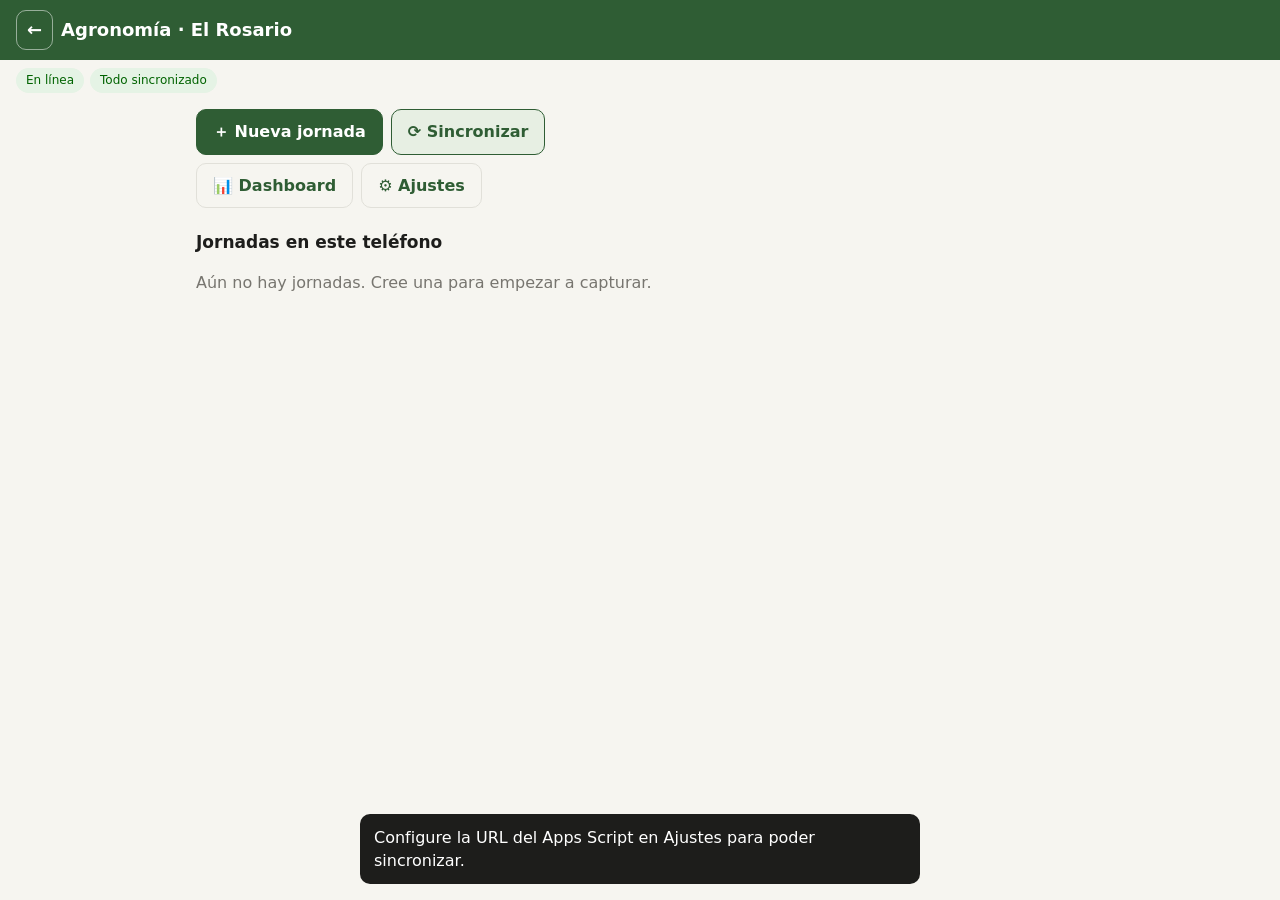
==== app/index.html @ 5044afbf "App offline de captura de suelos y aforos con sincronización a Google Sheets - PWA instalable: jorna" ====
<!doctype html>
<html lang="es">
<head>
  <meta charset="utf-8">
  <meta name="viewport" content="width=device-width, initial-scale=1, viewport-fit=cover">
  <meta name="theme-color" content="#2f5d34">
  <title>Agronomía El Rosario</title>
  <link rel="manifest" href="manifest.webmanifest">
  <link rel="icon" href="icon.svg" type="image/svg+xml">
  <link rel="apple-touch-icon" href="icon.svg">
  <link rel="stylesheet" href="styles.css">
</head>
<body>
  <header class="top">
    <button id="back" class="btn ghost small" hidden aria-label="Volver">←</button>
    <h1 id="title">Agronomía · El Rosario</h1>
  </header>
  <div class="status"><span id="net" class="pill"></span><span id="pend" class="pill"></span></div>
  <main id="view"></main>
  <div id="toast" class="toast" role="status" aria-live="polite"></div>
  <script src="common.js"></script>
  <script src="app.js"></script>
</body>
</html>
---- app/styles.css ----
:root {
  --bg: #f6f5f0; --card: #fcfcfb; --ink: #1d1d1b; --ink2: #52514e; --muted: #77756f;
  --line: #e1e0d9; --brand: #2f5d34; --brand-2: #e7efe3; --warn: #b26b00; --warn-bg: #fff3dc;
  --ok: #006300; --ok-bg: #e5f3e5; --danger: #b42828; --radius: 12px;
  color-scheme: light;
}
@media (prefers-color-scheme: dark) {
  :root:not([data-theme="light"]) {
    --bg: #0d0d0d; --card: #1a1a19; --ink: #f0efec; --ink2: #c3c2b7; --muted: #98968f;
    --line: #2c2c2a; --brand: #7fbf73; --brand-2: #22301f; --warn: #f2b84b; --warn-bg: #33270f;
    --ok: #0ca30c; --ok-bg: #132813; --danger: #f07a7a; color-scheme: dark;
  }
}
:root[data-theme="dark"] {
  --bg: #0d0d0d; --card: #1a1a19; --ink: #f0efec; --ink2: #c3c2b7; --muted: #98968f;
  --line: #2c2c2a; --brand: #7fbf73; --brand-2: #22301f; --warn: #f2b84b; --warn-bg: #33270f;
  --ok: #0ca30c; --ok-bg: #132813; --danger: #f07a7a; color-scheme: dark;
}
* { box-sizing: border-box; }
html { -webkit-text-size-adjust: 100%; }
body { margin: 0; background: var(--bg); color: var(--ink); font: 16px/1.45 system-ui, -apple-system, "Segoe UI", Roboto, sans-serif; }
.top { position: sticky; top: 0; z-index: 10; display: flex; align-items: center; gap: 8px; padding: 10px 16px;
  padding-top: max(10px, env(safe-area-inset-top)); background: var(--brand); color: #fff; }
@media (prefers-color-scheme: dark) { :root:not([data-theme="light"]) .top { background: #1f3a22; } }
.top h1 { font-size: 18px; margin: 0; font-weight: 600; }
.top .btn, .top .btn.ghost { color: #fff; border-color: rgba(255,255,255,.5); font-size: 18px; }
.status { display: flex; gap: 6px; padding: 8px 16px 0; flex-wrap: wrap; }
main { padding: 8px 16px 96px; max-width: 920px; margin: 0 auto; }
h2 { font-size: 17px; margin: 22px 0 8px; }
h3 { font-size: 16px; margin: 0; display: inline; }
.card { background: var(--card); border: 1px solid var(--line); border-radius: var(--radius); padding: 14px; margin: 10px 0; }
.card.inner { background: var(--bg); margin: 8px 0; }
.card.link { display: block; color: inherit; text-decoration: none; }
.card.link:active { background: var(--brand-2); }
details > summary { cursor: pointer; list-style: none; padding: 2px 0; }
details > summary::-webkit-details-marker { display: none; }
details > summary::before { content: '▸ '; color: var(--muted); }
details[open] > summary::before { content: '▾ '; }
details[open] > summary { margin-bottom: 8px; }
.row { display: flex; align-items: center; flex-wrap: wrap; }
.gap { gap: 8px; margin: 8px 0; }
.between { justify-content: space-between; gap: 8px; }
.grid2, .grid3 { display: grid; gap: 4px 12px; grid-template-columns: 1fr; }
@media (min-width: 360px) { .grid2 { grid-template-columns: 1fr 1fr; } }
@media (min-width: 520px) { .grid2 { grid-template-columns: 1fr 1fr; } .grid3 { grid-template-columns: repeat(3, 1fr); } }
@media (max-width: 519px) { .grid3 { grid-template-columns: 1fr 1fr; } }
.fld { display: block; margin: 6px 0; min-width: 0; }
.fld > span { display: block; font-size: 13px; color: var(--ink2); margin-bottom: 3px; }
input, select, textarea { width: 100%; font: inherit; color: var(--ink); background: var(--card); border: 1px solid var(--line);
  border-radius: 8px; padding: 10px; min-height: 44px; }
input:focus, select:focus, textarea:focus { outline: 2px solid var(--brand); outline-offset: 0; border-color: transparent; }
.btn { display: inline-flex; align-items: center; justify-content: center; gap: 6px; min-height: 44px; padding: 10px 16px;
  border-radius: 10px; border: 1px solid var(--brand); background: var(--brand); color: #fff; font: inherit; font-weight: 600;
  text-decoration: none; cursor: pointer; }
@media (prefers-color-scheme: dark) { :root:not([data-theme="light"]) .btn:not(.sec):not(.ghost) { color: #0d0d0d; } }
.btn.sec { background: var(--brand-2); color: var(--brand); }
.btn.ghost { background: transparent; color: var(--brand); border-color: var(--line); }
.btn.danger { color: var(--danger); }
.btn.small { min-height: 38px; padding: 6px 10px; font-size: 14px; }
.btn:disabled { opacity: .55; }
.pill { display: inline-block; font-size: 12px; padding: 3px 9px; border-radius: 99px; border: 1px solid var(--line); color: var(--ink2); }
.pill.on, .pill.ok { background: var(--ok-bg); color: var(--ok); border-color: transparent; }
.pill.off, .pill.warn { background: var(--warn-bg); color: var(--warn); border-color: transparent; }
.muted { color: var(--muted); }
.small { font-size: 13px; }
.sticky { position: sticky; bottom: 0; background: linear-gradient(transparent, var(--bg) 30%); padding: 14px 0 max(10px, env(safe-area-inset-bottom)); margin: 0; }
.gps { margin-top: 8px; display: grid; gap: 6px; }
.foto { display: flex; flex-wrap: wrap; align-items: center; gap: 8px; margin: 6px 0; }
.foto-prev img { width: 84px; height: 84px; object-fit: cover; border-radius: 8px; border: 1px solid var(--line); display: block; }
.muestra { display: grid; grid-template-columns: 36px 1fr auto auto auto; gap: 6px; align-items: center; margin: 6px 0; }
.muestra .n { color: var(--muted); font-variant-numeric: tabular-nums; }
.muestra .coord { min-width: 3.5em; }
.kpis { display: grid; grid-template-columns: 1fr 1fr; gap: 10px; }
.kpis div { background: var(--bg); border-radius: 10px; padding: 10px; }
.kpis span { display: block; font-size: 12px; color: var(--ink2); }
.kpis b { font-size: 20px; }
.result { border-color: var(--brand); }
.toast { position: fixed; left: 16px; right: 16px; bottom: calc(16px + env(safe-area-inset-bottom)); max-width: 560px; margin: 0 auto;
  background: #1d1d1b; color: #fff; padding: 12px 14px; border-radius: 10px; opacity: 0; transform: translateY(20px);
  transition: .2s; pointer-events: none; z-index: 50; }
.toast.show { opacity: 1; transform: none; }
.toast.err { background: #8f1f1f; }
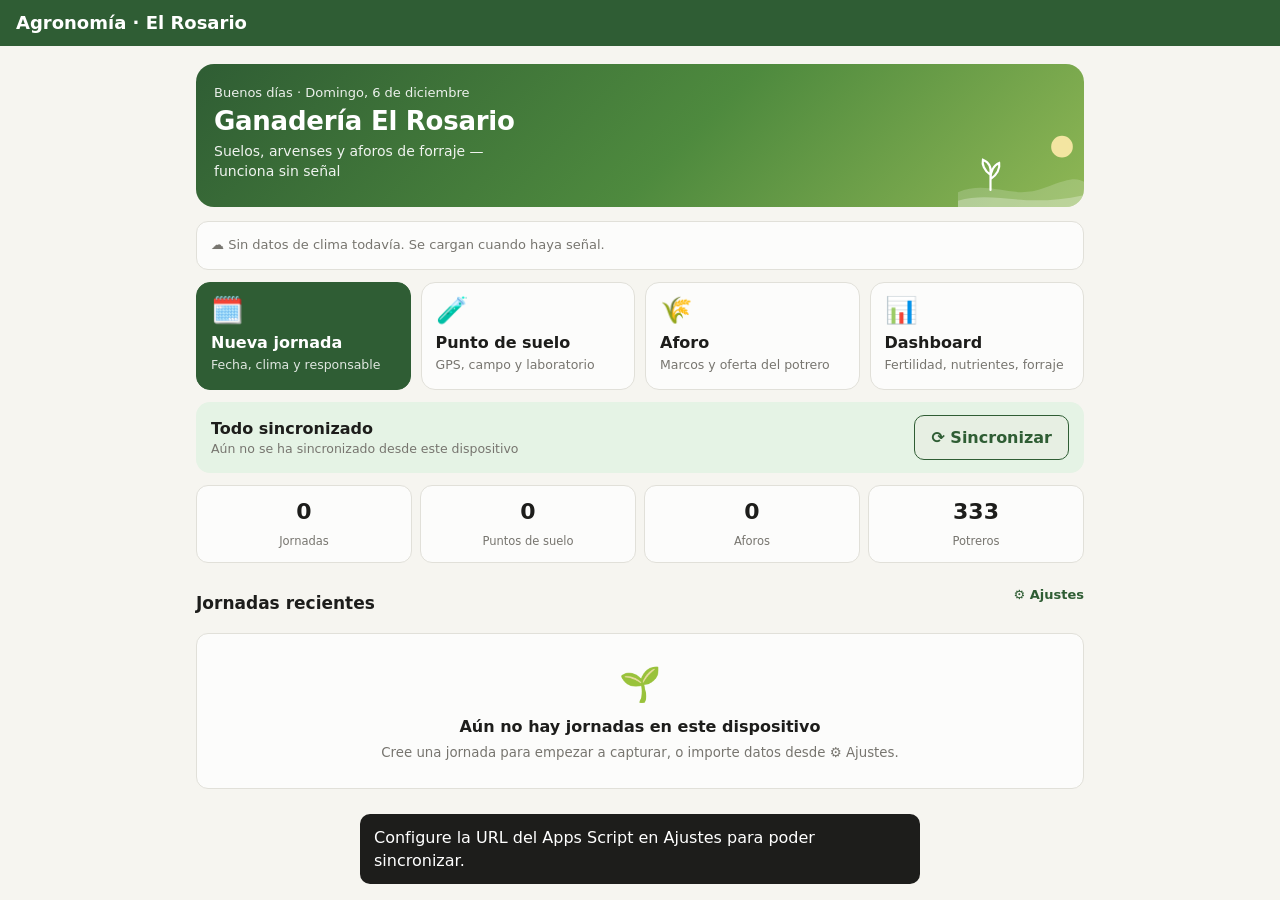
==== commit 94552e55: "Clima con Open-Meteo: tarjeta en inicio y llenado de clima/lluvia 24 h en la jornada Co-Authored-By:" ====
--- a/app/index.html
+++ b/app/index.html
@@ -19,6 +19,8 @@
   <main id="view"></main>
   <div id="toast" class="toast" role="status" aria-live="polite"></div>
   <script src="common.js"></script>
+  <script src="potreros.js"></script>
+  <script src="clima.js"></script>
   <script src="app.js"></script>
 </body>
 </html>
--- a/app/styles.css
+++ b/app/styles.css
@@ -17,6 +17,7 @@
   --ok: #0ca30c; --ok-bg: #132813; --danger: #f07a7a; color-scheme: dark;
 }
 * { box-sizing: border-box; }
+[hidden] { display: none !important; }
 html { -webkit-text-size-adjust: 100%; }
 body { margin: 0; background: var(--bg); color: var(--ink); font: 16px/1.45 system-ui, -apple-system, "Segoe UI", Roboto, sans-serif; }
 .top { position: sticky; top: 0; z-index: 10; display: flex; align-items: center; gap: 8px; padding: 10px 16px;
@@ -67,9 +68,11 @@
 .gps { margin-top: 8px; display: grid; gap: 6px; }
 .foto { display: flex; flex-wrap: wrap; align-items: center; gap: 8px; margin: 6px 0; }
 .foto-prev img { width: 84px; height: 84px; object-fit: cover; border-radius: 8px; border: 1px solid var(--line); display: block; }
-.muestra { display: grid; grid-template-columns: 36px 1fr auto auto auto; gap: 6px; align-items: center; margin: 6px 0; }
+.muestra { display: grid; grid-template-columns: 30px 1fr 1fr auto auto; gap: 6px; align-items: center; margin: 8px 0; padding-bottom: 8px; border-bottom: 1px solid var(--line); }
+.muestra .arvm { grid-column: 2 / 5; }
+.muestra .coord { grid-column: 5; }
+.mhead { display: grid; grid-template-columns: 30px 1fr 1fr auto auto; gap: 6px; margin: 4px 0 -4px; }
 .muestra .n { color: var(--muted); font-variant-numeric: tabular-nums; }
-.muestra .coord { min-width: 3.5em; }
 .kpis { display: grid; grid-template-columns: 1fr 1fr; gap: 10px; }
 .kpis div { background: var(--bg); border-radius: 10px; padding: 10px; }
 .kpis span { display: block; font-size: 12px; color: var(--ink2); }
@@ -80,3 +83,65 @@
   transition: .2s; pointer-events: none; z-index: 50; }
 .toast.show { opacity: 1; transform: none; }
 .toast.err { background: #8f1f1f; }
+.potinfo { margin-top: 4px; }
+
+/* ---------- Pantalla inicial ---------- */
+.hero { position: relative; overflow: hidden; margin: 10px 0 14px; padding: 20px 18px 26px; border-radius: 18px; color: #fff;
+  background: linear-gradient(135deg, #2f5d34 0%, #4e8a3e 55%, #8fb755 100%); }
+.hero-kicker { font-size: 13px; opacity: .9; }
+.hero-title { font-size: 26px; font-weight: 700; line-height: 1.15; margin: 4px 0; letter-spacing: -.01em; }
+.hero-sub { font-size: 14px; opacity: .92; max-width: 32ch; }
+.hero-txt { position: relative; z-index: 1; padding-right: 92px; }
+.hero-art { position: absolute; right: -4px; bottom: -4px; width: 130px; height: auto; pointer-events: none; }
+.acciones { display: grid; grid-template-columns: 1fr 1fr; gap: 10px; }
+@media (min-width: 720px) { .acciones { grid-template-columns: repeat(4, 1fr); } }
+.accion { display: flex; flex-direction: column; gap: 2px; padding: 14px; border-radius: 14px; text-decoration: none; color: var(--ink);
+  background: var(--card); border: 1px solid var(--line); min-height: 108px; transition: transform .08s; }
+.accion:active { transform: scale(.98); }
+.accion .ico { font-size: 26px; line-height: 1; margin-bottom: 6px; }
+.accion b { font-size: 16px; }
+.accion small { color: var(--muted); font-size: 12.5px; }
+.accion.primaria { background: var(--brand); border-color: var(--brand); color: #fff; }
+.accion.primaria small { color: rgba(255,255,255,.85); }
+@media (prefers-color-scheme: dark) { :root:not([data-theme="light"]) .accion.primaria { color: #0d0d0d; } :root:not([data-theme="light"]) .accion.primaria small { color: rgba(0,0,0,.7); } }
+.sync { display: flex; align-items: center; justify-content: space-between; gap: 12px; margin: 12px 0; padding: 12px 14px; border-radius: 14px; border: 1px solid var(--line); background: var(--card); }
+.sync small { display: block; color: var(--muted); font-size: 12.5px; }
+.sync.pendiente { background: var(--warn-bg); border-color: transparent; }
+.sync.aldia { background: var(--ok-bg); border-color: transparent; }
+.stats { display: grid; grid-template-columns: repeat(4, 1fr); gap: 8px; margin: 4px 0 6px; }
+.stats div { background: var(--card); border: 1px solid var(--line); border-radius: 12px; padding: 10px 6px; text-align: center; }
+.stats b { display: block; font-size: 22px; font-variant-numeric: tabular-nums; }
+.stats span { font-size: 11.5px; color: var(--muted); }
+.card.link.jcard { display: flex; gap: 12px; align-items: center; }
+.linkbtn { color: var(--brand); text-decoration: none; font-weight: 600; }
+.jinfo { flex: 1; min-width: 0; }
+.fchip { flex: 0 0 52px; text-align: center; border-radius: 10px; background: var(--brand-2); color: var(--brand); padding: 6px 0; line-height: 1.05; }
+.fchip b { display: block; font-size: 20px; }
+.fchip span { display: block; font-size: 12px; text-transform: uppercase; font-weight: 600; }
+.fchip small { display: block; font-size: 10px; opacity: .8; }
+.vacio { text-align: center; padding: 26px 16px; }
+.vacio .ico { display: block; font-size: 34px; margin-bottom: 6px; }
+.vacio small { display: block; color: var(--muted); margin-top: 4px; }
+.forraje { padding-bottom: 6px; }
+.forr-res { display: grid; grid-template-columns: 1fr 1fr; gap: 10px; margin-bottom: 6px; }
+.forr-res div { background: var(--bg); border-radius: 10px; padding: 10px; }
+.forr-res b { display: block; font-size: 20px; font-variant-numeric: tabular-nums; }
+.forr-res span { font-size: 12px; color: var(--muted); }
+.forr-fila { padding: 10px 0; border-top: 1px solid var(--line); }
+.barra { position: relative; height: 10px; border-radius: 99px; background: var(--brand-2); margin: 6px 0; }
+.barra i { position: absolute; left: 0; top: 0; bottom: 0; border-radius: 99px; background: #2a78d6; }
+.barra i.ok { background: #0ca30c; }
+.barra u { position: absolute; top: -3px; bottom: -3px; width: 2px; background: var(--ink2); }
+/* ---------- Clima ---------- */
+.clima { margin: 0 0 12px; }
+.clima-ahora { display: grid; grid-template-columns: auto 1fr auto; gap: 12px; align-items: center; }
+.clima-ico { font-size: 40px; line-height: 1; }
+.clima-temp { font-size: 28px; font-variant-numeric: tabular-nums; }
+.clima-datos { color: var(--ink2); line-height: 1.6; text-align: right; }
+.clima-dias { display: grid; grid-template-columns: repeat(4, 1fr); gap: 6px; margin-top: 12px; }
+.clima-dias div { background: var(--bg); border-radius: 10px; padding: 8px 4px; text-align: center; display: flex; flex-direction: column; gap: 2px; }
+.clima-dias span { font-size: 12px; color: var(--ink2); text-transform: capitalize; }
+.clima-dias i { font-style: normal; font-size: 20px; }
+.clima-dias b { font-size: 13px; font-variant-numeric: tabular-nums; }
+.clima-dias small { font-size: 11px; color: var(--muted); }
+.clima-pie { margin-top: 8px; }
